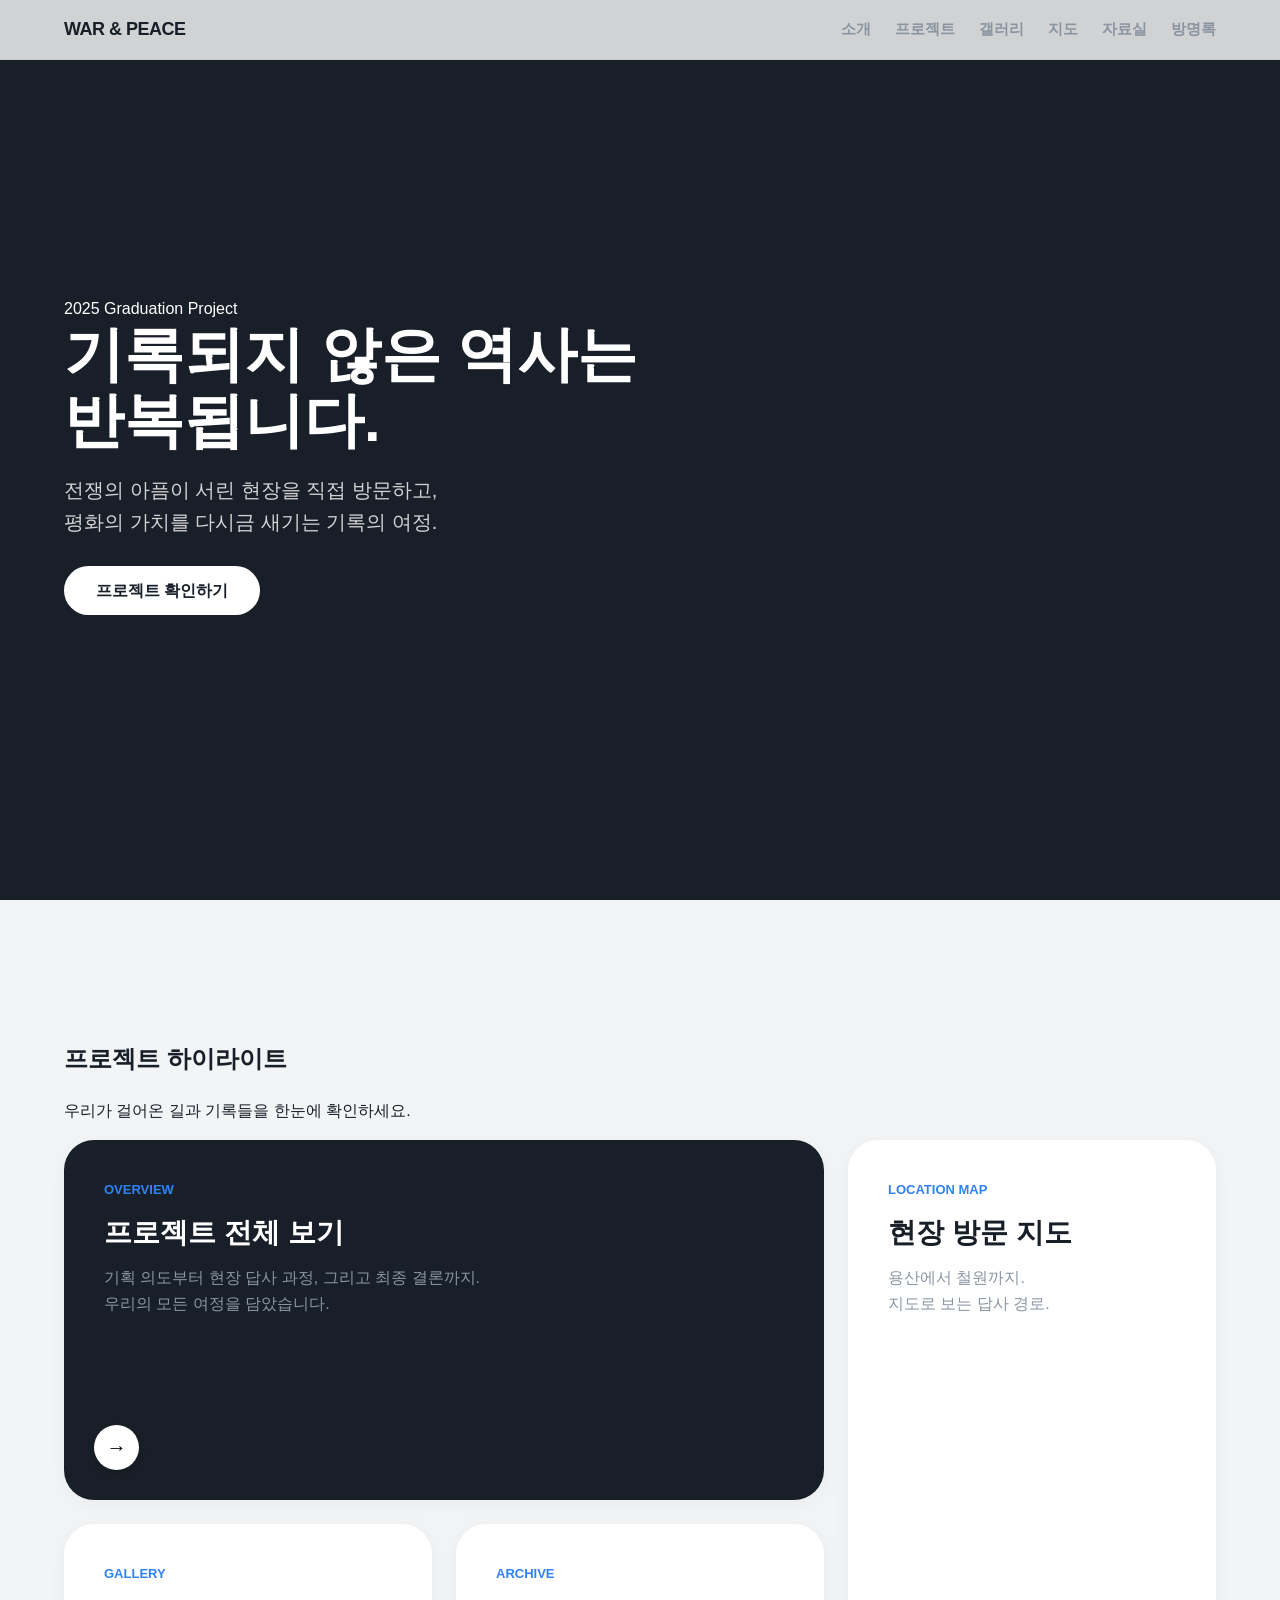
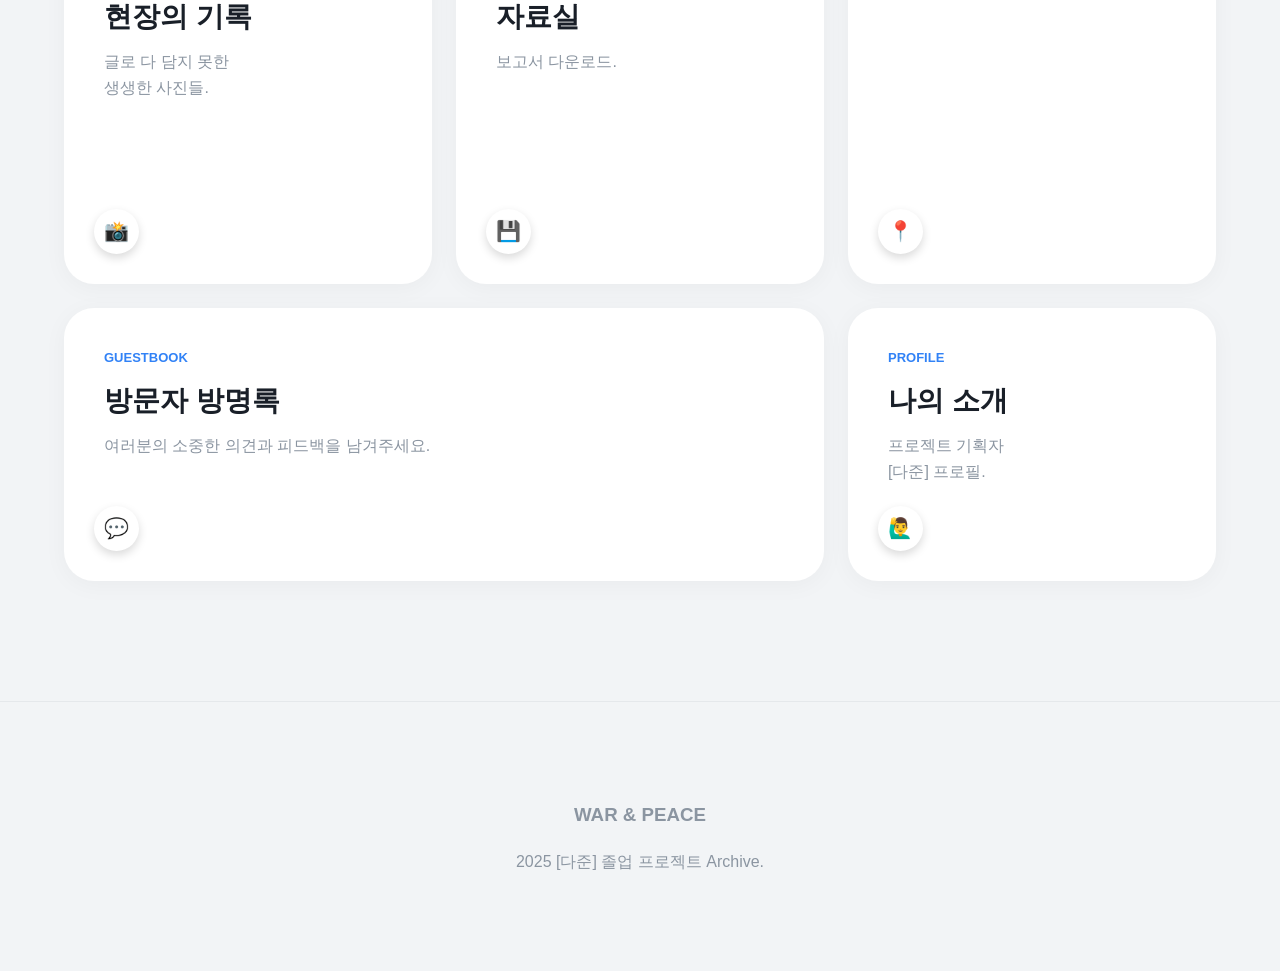
==== index.html @ 257afd56 "Update index.html" ====
<!DOCTYPE html>
<html lang="ko">
<head>
    <meta charset="UTF-8">
    <meta name="viewport" content="width=device-width, initial-scale=1.0">
    <title>War & Peace: 현장 기록 프로젝트</title>
    <link rel="stylesheet" href="style.css">
    
    <style>
        /* ✨ 화살표/아이콘 스타일 */
        .card-link-icon {
            /* 1. 기본 상태: 흰색 배경 + 검은색 아이콘 */
            background-color: #ffffff;
            color: #000000 !important;
            
            /* 사이즈 및 모양 */
            width: 45px;
            height: 45px;
            border-radius: 50%;
            
            /* 중앙 정렬 */
            display: flex;
            align-items: center;
            justify-content: center;
            font-size: 20px;
            font-weight: bold;
            box-shadow: 0 4px 10px rgba(0,0,0,0.15);
            z-index: 10;
            transition: all 0.3s ease; /* 부드러운 애니메이션 */

            /* 2. 위치: 왼쪽 아래 (Left Bottom) */
            position: absolute;
            bottom: 30px;
            left: 30px;
        }

        /* ✨ 3. 마우스 올렸을 때 효과 (여기를 바꿨습니다!) */
        .card:hover .card-link-icon {
            transform: scale(1.1); /* 살짝 커짐 */
            
            /* 기존 검정(#000) -> '로얄 블루(#2563eb)'로 변경 */
            background-color: #2563eb; 
            
            /* 아이콘은 흰색으로 반전 */
            color: #ffffff !important; 
            
            /* 빛나는 그림자 효과 추가 */
            box-shadow: 0 6px 15px rgba(37, 99, 235, 0.4); 
        }

        /* 카드 설정 (여백 확보) */
        .card {
            position: relative;
            padding-bottom: 80px !important; 
        }
    </style>
</head>
<body>

    <nav class="nav">
        <div class="nav-container">
            <a href="index.html" class="logo">WAR & PEACE</a>
            <div class="nav-links">
                <a href="about.html">소개</a>
                <a href="project.html">프로젝트</a>
                <a href="gallery.html">갤러리</a>
                <a href="map.html">지도</a>
                <a href="resources.html">자료실</a>
                <a href="guestbook.html">방명록</a>
            </div>
        </div>
    </nav>

    <header class="hero">
        <div class="hero-bg"></div>
        <div class="hero-content">
            <div class="hero-label">2025 Graduation Project</div>
            <h1>기록되지 않은 역사는<br>반복됩니다.</h1>
            <p>전쟁의 아픔이 서린 현장을 직접 방문하고,<br>평화의 가치를 다시금 새기는 기록의 여정.</p>
            <a href="project.html" class="cta-btn">프로젝트 확인하기</a>
        </div>
    </header>

    <section class="section">
        <div class="section-header fade-in-scroll">
            <h2 class="section-title">프로젝트 하이라이트</h2>
            <p class="section-desc">우리가 걸어온 길과 기록들을 한눈에 확인하세요.</p>
        </div>

        <div class="bento-grid">
            
            <a href="project.html" class="card col-span-2 card-dark fade-in-scroll">
                <div>
                    <div class="card-tag">Overview</div>
                    <h3>프로젝트 전체 보기</h3>
                    <p>기획 의도부터 현장 답사 과정, 그리고 최종 결론까지.<br>우리의 모든 여정을 담았습니다.</p>
                </div>
                <div class="card-link-icon">→</div>
                <img src="images/project_thumb.jpg" class="card-bg-img" alt="">
            </a>

            <a href="map.html" class="card row-span-2 fade-in-scroll">
                <div>
                    <div class="card-tag">Location Map</div>
                    <h3>현장 방문 지도</h3>
                    <p>용산에서 철원까지.<br>지도로 보는 답사 경로.</p>
                </div>
                <div class="card-link-icon">📍</div>
                <img src="images/map_thumb.jpg" class="card-bg-img" alt="">
            </a>

            <a href="gallery.html" class="card fade-in-scroll">
                <div>
                    <div class="card-tag">Gallery</div>
                    <h3>현장의 기록</h3>
                    <p>글로 다 담지 못한<br>생생한 사진들.</p>
                </div>
                <div class="card-link-icon">📸</div>
                <img src="images/photo1.jpg" class="card-bg-img" alt="">
            </a>

            <a href="resources.html" class="card fade-in-scroll">
                <div>
                    <div class="card-tag">Archive</div>
                    <h3>자료실</h3>
                    <p>보고서 다운로드.</p>
                </div>
                <div class="card-link-icon">💾</div>
            </a>

            <a href="guestbook.html" class="card col-span-2 fade-in-scroll">
                <div>
                    <div class="card-tag">Guestbook</div>
                    <h3>방문자 방명록</h3>
                    <p>여러분의 소중한 의견과 피드백을 남겨주세요.</p>
                </div>
                <div class="card-link-icon">💬</div>
            </a>

            <a href="about.html" class="card fade-in-scroll">
                <div>
                    <div class="card-tag">Profile</div>
                    <h3>나의 소개</h3>
                    <p>프로젝트 기획자<br>[다준] 프로필.</p>
                </div>
                <div class="card-link-icon">🙋‍♂️</div>
            </a>

        </div>
    </section>

    <footer class="footer">
        <h3>WAR & PEACE</h3>
        <p>2025 [다준] 졸업 프로젝트 Archive.</p>
    </footer>

    <script>
        const observer = new IntersectionObserver((entries) => {
            entries.forEach(entry => {
                if (entry.isIntersecting) entry.target.classList.add('visible');
            });
        }, { threshold: 0.1 });
        document.querySelectorAll('.fade-in-scroll').forEach(el => observer.observe(el));
    </script>
</body>
</html>
---- style.css ----
/* style.css - Premium Modern Style (Final) */
@import url("https://cdn.jsdelivr.net/gh/orioncactus/pretendard@v1.3.9/dist/web/static/pretendard.min.css");

:root {
    --bg-color: #f2f4f6;       /* 배경: 쿨그레이 */
    --text-primary: #191f28;   /* 글씨: 진한 검정 */
    --text-secondary: #8b95a1; /* 글씨: 회색 */
    --accent-blue: #3182f6;    /* 포인트: 토스 블루 */
    --card-bg: #ffffff;        /* 카드: 흰색 */
    --nav-bg: rgba(255, 255, 255, 0.8);
}

* { box-sizing: border-box; }

body {
    margin: 0; padding: 0;
    font-family: "Pretendard Variable", -apple-system, sans-serif;
    background-color: var(--bg-color);
    color: var(--text-primary);
    line-height: 1.6;
    word-break: keep-all;
}

a { text-decoration: none; color: inherit; transition: all 0.2s ease; }
ul { list-style: none; padding: 0; margin: 0; }

/* 네비게이션 */
.nav {
    position: fixed; top: 0; width: 100%; height: 60px;
    background-color: var(--nav-bg);
    backdrop-filter: blur(20px); -webkit-backdrop-filter: blur(20px);
    z-index: 1000; border-bottom: 1px solid rgba(0,0,0,0.05);
    display: flex; justify-content: center; align-items: center;
}
.nav-container {
    width: 100%; max-width: 1200px; padding: 0 24px;
    display: flex; justify-content: space-between; align-items: center;
}
.logo { font-weight: 800; font-size: 18px; letter-spacing: -0.5px; }
.nav-links { display: flex; gap: 24px; }
.nav-links a { font-size: 15px; font-weight: 600; color: var(--text-secondary); }
.nav-links a:hover { color: var(--text-primary); }

/* 히어로 섹션 */
.hero {
    position: relative; height: 100vh;
    background-color: #191f28; color: white;
    display: flex; flex-direction: column; justify-content: center;
    padding: 0 5%; overflow: hidden;
}
.hero-content { z-index: 2; max-width: 800px; animation: fadeInUp 1s forwards; }
.hero h1 { font-size: 60px; font-weight: 800; margin: 0 0 20px 0; line-height: 1.1; }
.hero p { font-size: 20px; color: rgba(255,255,255,0.8); margin-bottom: 40px; }
.cta-btn {
    padding: 16px 32px; background: white; color: #191f28;
    border-radius: 50px; font-weight: 700; font-size: 16px;
}
.cta-btn:hover { background: var(--accent-blue); color: white; }

/* 섹션 공통 */
.section { padding: 120px 24px; max-width: 1200px; margin: 0 auto; }
.page-header { padding-top: 120px; padding-bottom: 60px; text-align: center; }
.page-title { font-size: 48px; font-weight: 800; margin-bottom: 16px; }
.page-desc { font-size: 18px; color: var(--text-secondary); }

/* 벤토 그리드 & 카드 */
.bento-grid {
    display: grid; grid-template-columns: repeat(3, 1fr);
    grid-template-rows: repeat(2, 360px); gap: 24px;
}
.card {
    background: var(--card-bg); border-radius: 30px; padding: 40px;
    position: relative; display: flex; flex-direction: column; justify-content: space-between;
    box-shadow: 0 4px 24px rgba(0,0,0,0.04); transition: transform 0.3s; overflow: hidden;
}
.card:hover { transform: translateY(-8px); box-shadow: 0 20px 40px rgba(0,0,0,0.08); z-index: 10; }
.col-span-2 { grid-column: span 2; }
.row-span-2 { grid-row: span 2; }
.card-dark { background: #191f28; color: white; }
.card-tag { font-size: 13px; font-weight: 700; color: var(--accent-blue); margin-bottom: 10px; text-transform: uppercase; }
.card h3 { font-size: 28px; font-weight: 700; margin: 0; z-index: 2; }
.card p { font-size: 16px; color: var(--text-secondary); margin-top: 10px; z-index: 2; }
.card-link-icon {
    width: 40px; height: 40px; background: #f2f4f6; border-radius: 50%;
    display: flex; align-items: center; justify-content: center; margin-top: auto;
}
.card-bg-img {
    position: absolute; top: 0; left: 0; width: 100%; height: 100%;
    object-fit: cover; opacity: 0; transition: opacity 0.4s; z-index: 0;
}
.card:hover .card-bg-img { opacity: 0.15; }

/* 콘텐츠 박스 & 타임라인 */
.content-box { background: white; border-radius: 30px; padding: 60px; margin-bottom: 40px; box-shadow: 0 4px 24px rgba(0,0,0,0.04); }
.timeline { border-left: 2px solid #e5e8eb; margin-left: 10px; padding-left: 30px; }
.timeline-item { position: relative; margin-bottom: 40px; }
.timeline-item::before {
    content: ''; position: absolute; left: -37px; top: 6px;
    width: 12px; height: 12px; background: white; border: 3px solid var(--accent-blue); border-radius: 50%;
}
.timeline-date { background: #f2f4f6; padding: 4px 10px; border-radius: 6px; font-size: 13px; font-weight: 700; display: inline-block; margin-bottom: 8px; }

/* 애니메이션 */
@keyframes fadeInUp { from { opacity: 0; transform: translateY(30px); } to { opacity: 1; transform: translateY(0); } }
.fade-in-scroll { opacity: 0; transition: opacity 1s, transform 1s; transform: translateY(30px); }
.fade-in-scroll.visible { opacity: 1; transform: translateY(0); }

/* 푸터 */
.footer { padding: 80px 0; text-align: center; color: var(--text-secondary); border-top: 1px solid #e5e8eb; }

/* 반응형 */
@media (max-width: 1024px) {
    .bento-grid { grid-template-columns: 1fr; grid-template-rows: auto; }
    .col-span-2, .row-span-2 { grid-column: span 1; grid-row: span 1; }
    .card { min-height: 300px; }
    .hero h1 { font-size: 40px; }
}
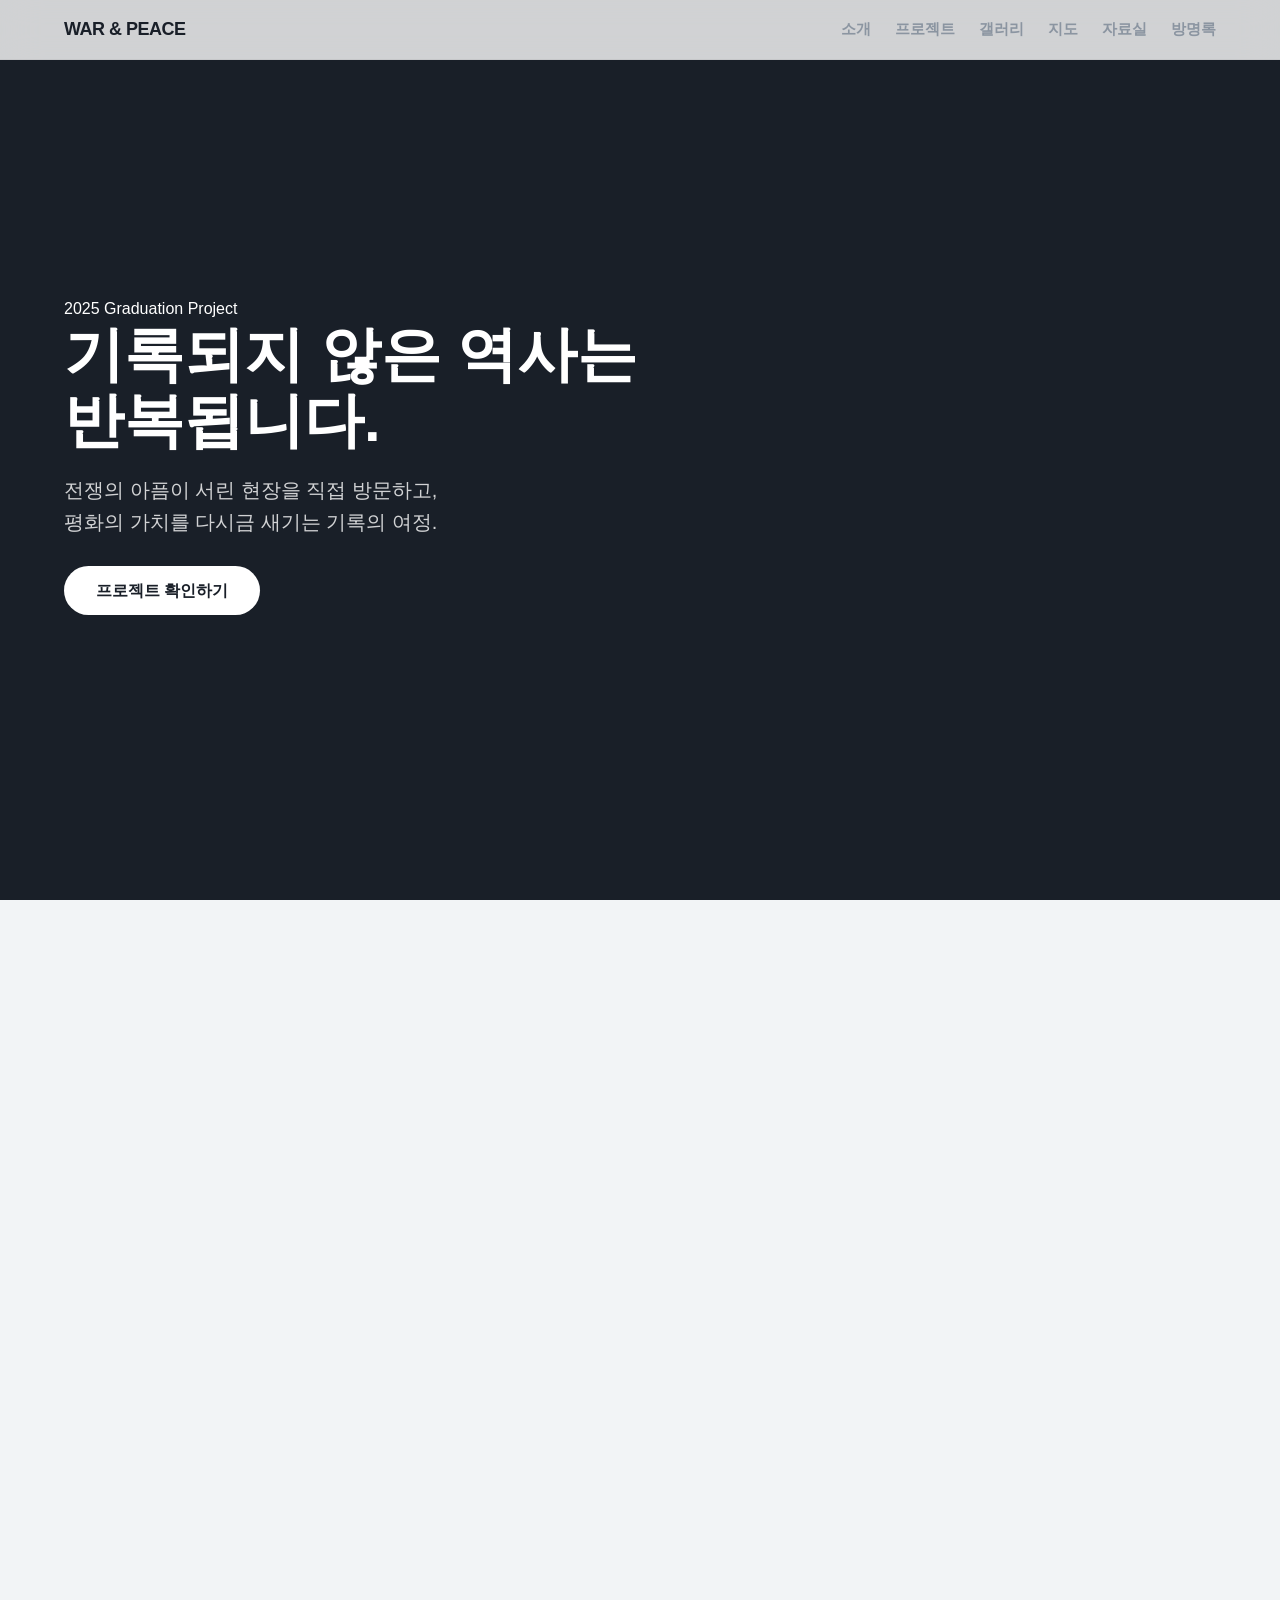
==== commit 8c6c2fae: "Update index.html" ====
--- a/index.html
+++ b/index.html
@@ -7,9 +7,9 @@
     <link rel="stylesheet" href="style.css">
     
     <style>
-        /* ✨ 화살표/아이콘 스타일 */
+        /* ✨ 화살표/아이콘 스타일 (White & Black) */
         .card-link-icon {
-            /* 1. 기본 상태: 흰색 배경 + 검은색 아이콘 */
+            /* 1. 디자인: 흰색 배경 + 진한 검은색 아이콘 */
             background-color: #ffffff;
             color: #000000 !important;
             
@@ -24,31 +24,28 @@
             justify-content: center;
             font-size: 20px;
             font-weight: bold;
-            box-shadow: 0 4px 10px rgba(0,0,0,0.15);
+            box-shadow: 0 4px 10px rgba(0,0,0,0.15); /* 은은한 그림자 */
             z-index: 10;
-            transition: all 0.3s ease; /* 부드러운 애니메이션 */
+            transition: transform 0.3s ease, box-shadow 0.3s ease; /* 부드러운 움직임 */
 
-            /* 2. 위치: 왼쪽 아래 (Left Bottom) */
+            /* 2. 위치: 왼쪽 아래 고정 */
             position: absolute;
             bottom: 30px;
             left: 30px;
         }
 
-        /* ✨ 3. 마우스 올렸을 때 효과 (여기를 바꿨습니다!) */
+        /* ✨ 3. 마우스 올렸을 때 효과 (색상 변경 없음!) */
         .card:hover .card-link-icon {
-            transform: scale(1.1); /* 살짝 커짐 */
+            /* 배경색, 글자색 변경 없음 (흰색 유지) */
+            background-color: #ffffff; 
+            color: #000000 !important;
             
-            /* 기존 검정(#000) -> '로얄 블루(#2563eb)'로 변경 */
-            background-color: #2563eb; 
-            
-            /* 아이콘은 흰색으로 반전 */
-            color: #ffffff !important; 
-            
-            /* 빛나는 그림자 효과 추가 */
-            box-shadow: 0 6px 15px rgba(37, 99, 235, 0.4); 
+            /* 대신 버튼이 살짝 떠오르는 느낌만 줌 */
+            transform: scale(1.1); 
+            box-shadow: 0 8px 20px rgba(0,0,0,0.2); 
         }
 
-        /* 카드 설정 (여백 확보) */
+        /* 카드 여백 설정 */
         .card {
             position: relative;
             padding-bottom: 80px !important; 
@@ -119,48 +116,4 @@
                 <img src="images/photo1.jpg" class="card-bg-img" alt="">
             </a>
 
-            <a href="resources.html" class="card fade-in-scroll">
-                <div>
-                    <div class="card-tag">Archive</div>
-                    <h3>자료실</h3>
-                    <p>보고서 다운로드.</p>
-                </div>
-                <div class="card-link-icon">💾</div>
-            </a>
-
-            <a href="guestbook.html" class="card col-span-2 fade-in-scroll">
-                <div>
-                    <div class="card-tag">Guestbook</div>
-                    <h3>방문자 방명록</h3>
-                    <p>여러분의 소중한 의견과 피드백을 남겨주세요.</p>
-                </div>
-                <div class="card-link-icon">💬</div>
-            </a>
-
-            <a href="about.html" class="card fade-in-scroll">
-                <div>
-                    <div class="card-tag">Profile</div>
-                    <h3>나의 소개</h3>
-                    <p>프로젝트 기획자<br>[다준] 프로필.</p>
-                </div>
-                <div class="card-link-icon">🙋‍♂️</div>
-            </a>
-
-        </div>
-    </section>
-
-    <footer class="footer">
-        <h3>WAR & PEACE</h3>
-        <p>2025 [다준] 졸업 프로젝트 Archive.</p>
-    </footer>
-
-    <script>
-        const observer = new IntersectionObserver((entries) => {
-            entries.forEach(entry => {
-                if (entry.isIntersecting) entry.target.classList.add('visible');
-            });
-        }, { threshold: 0.1 });
-        document.querySelectorAll('.fade-in-scroll').forEach(el => observer.observe(el));
-    </script>
-</body>
-</html>
+            <a href="resources.html" class="card fade-
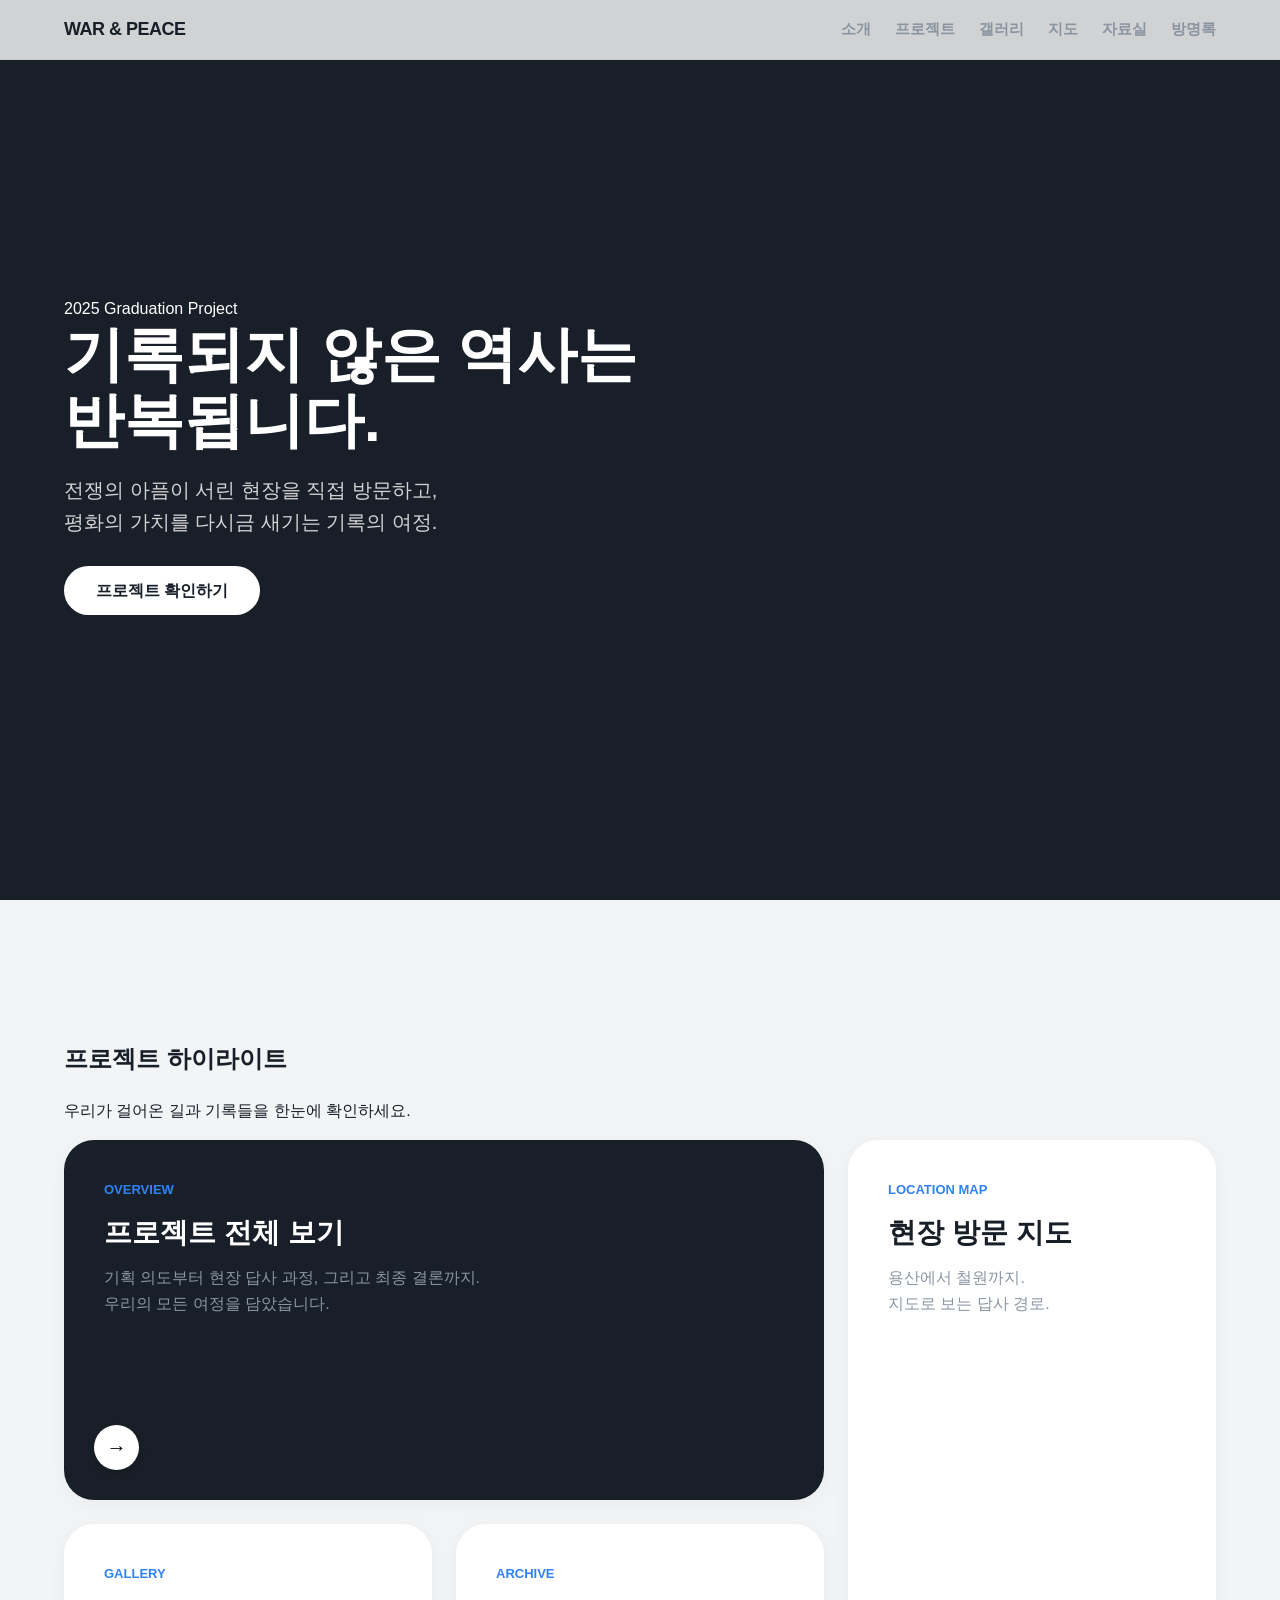
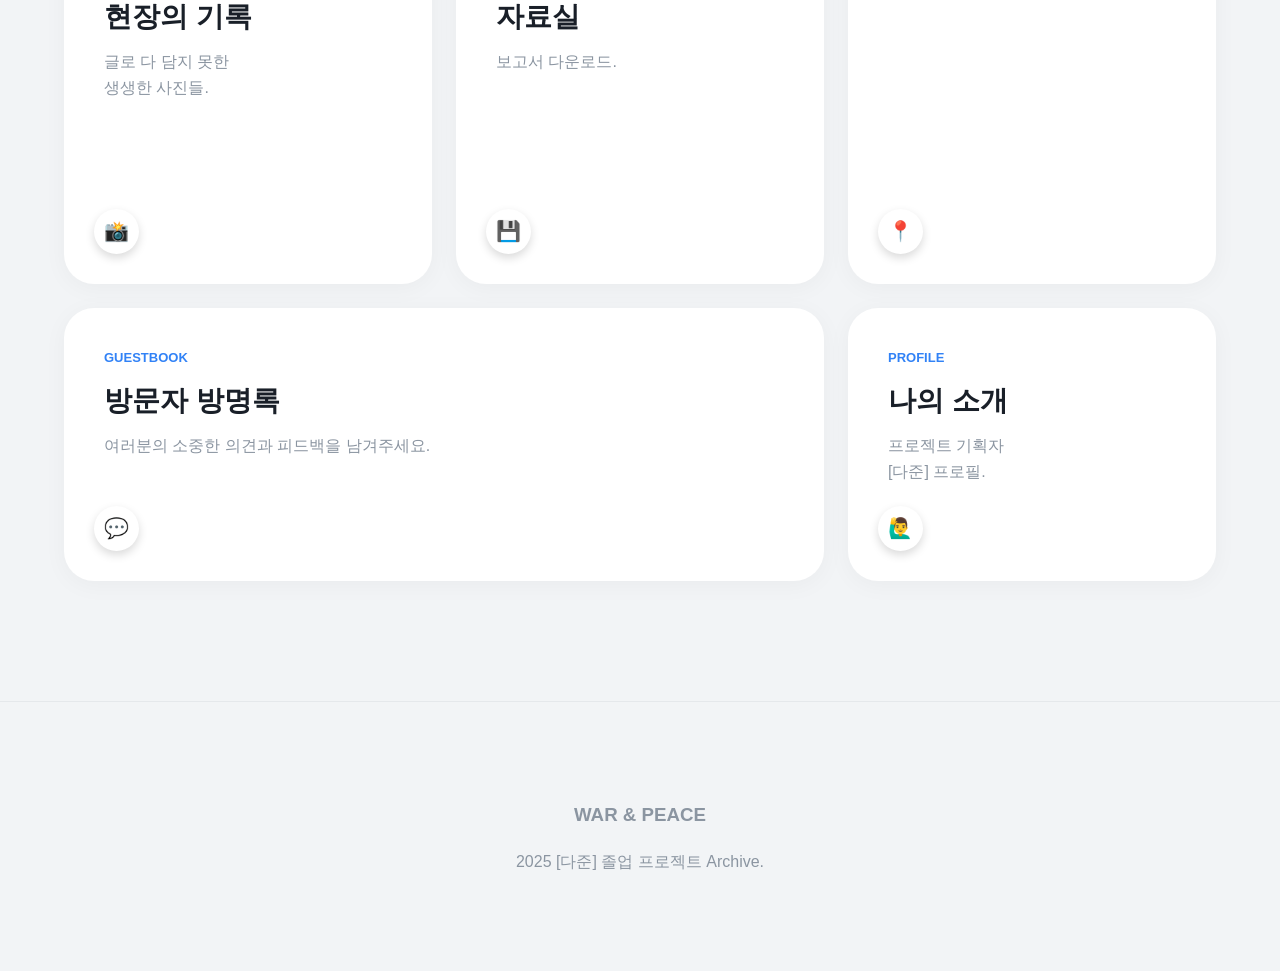
==== commit 478ebb79: "Update index.html" ====
--- a/index.html
+++ b/index.html
@@ -7,9 +7,9 @@
     <link rel="stylesheet" href="style.css">
     
     <style>
-        /* ✨ 화살표/아이콘 스타일 (White & Black) */
+        /* ✨ 화살표/아이콘 스타일 */
         .card-link-icon {
-            /* 1. 디자인: 흰색 배경 + 진한 검은색 아이콘 */
+            /* 1. 기본 상태: 흰색 배경 + 검은색 아이콘 */
             background-color: #ffffff;
             color: #000000 !important;
             
@@ -24,28 +24,31 @@
             justify-content: center;
             font-size: 20px;
             font-weight: bold;
-            box-shadow: 0 4px 10px rgba(0,0,0,0.15); /* 은은한 그림자 */
+            box-shadow: 0 4px 10px rgba(0,0,0,0.15);
             z-index: 10;
-            transition: transform 0.3s ease, box-shadow 0.3s ease; /* 부드러운 움직임 */
+            transition: all 0.3s ease; /* 부드러운 애니메이션 */
 
-            /* 2. 위치: 왼쪽 아래 고정 */
+            /* 2. 위치: 왼쪽 아래 (Left Bottom) */
             position: absolute;
             bottom: 30px;
             left: 30px;
         }
 
-        /* ✨ 3. 마우스 올렸을 때 효과 (색상 변경 없음!) */
+        /* ✨ 3. 마우스 올렸을 때 효과 (여기를 바꿨습니다!) */
         .card:hover .card-link-icon {
-            /* 배경색, 글자색 변경 없음 (흰색 유지) */
-            background-color: #ffffff; 
-            color: #000000 !important;
+            transform: scale(1.1); /* 살짝 커짐 */
             
-            /* 대신 버튼이 살짝 떠오르는 느낌만 줌 */
-            transform: scale(1.1); 
-            box-shadow: 0 8px 20px rgba(0,0,0,0.2); 
+            /* 기존 검정(#000) -> '로얄 블루(#2563eb)'로 변경 */
+            background-color: #2563eb; 
+            
+            /* 아이콘은 흰색으로 반전 */
+            color: #ffffff !important; 
+            
+            /* 빛나는 그림자 효과 추가 */
+            box-shadow: 0 6px 15px rgba(37, 99, 235, 0.4); 
         }
 
-        /* 카드 여백 설정 */
+        /* 카드 설정 (여백 확보) */
         .card {
             position: relative;
             padding-bottom: 80px !important; 
@@ -116,4 +119,48 @@
                 <img src="images/photo1.jpg" class="card-bg-img" alt="">
             </a>
 
-            <a href="resources.html" class="card fade-
+            <a href="resources.html" class="card fade-in-scroll">
+                <div>
+                    <div class="card-tag">Archive</div>
+                    <h3>자료실</h3>
+                    <p>보고서 다운로드.</p>
+                </div>
+                <div class="card-link-icon">💾</div>
+            </a>
+
+            <a href="guestbook.html" class="card col-span-2 fade-in-scroll">
+                <div>
+                    <div class="card-tag">Guestbook</div>
+                    <h3>방문자 방명록</h3>
+                    <p>여러분의 소중한 의견과 피드백을 남겨주세요.</p>
+                </div>
+                <div class="card-link-icon">💬</div>
+            </a>
+
+            <a href="about.html" class="card fade-in-scroll">
+                <div>
+                    <div class="card-tag">Profile</div>
+                    <h3>나의 소개</h3>
+                    <p>프로젝트 기획자<br>[다준] 프로필.</p>
+                </div>
+                <div class="card-link-icon">🙋‍♂️</div>
+            </a>
+
+        </div>
+    </section>
+
+    <footer class="footer">
+        <h3>WAR & PEACE</h3>
+        <p>2025 [다준] 졸업 프로젝트 Archive.</p>
+    </footer>
+
+    <script>
+        const observer = new IntersectionObserver((entries) => {
+            entries.forEach(entry => {
+                if (entry.isIntersecting) entry.target.classList.add('visible');
+            });
+        }, { threshold: 0.1 });
+        document.querySelectorAll('.fade-in-scroll').forEach(el => observer.observe(el));
+    </script>
+</body>
+</html>
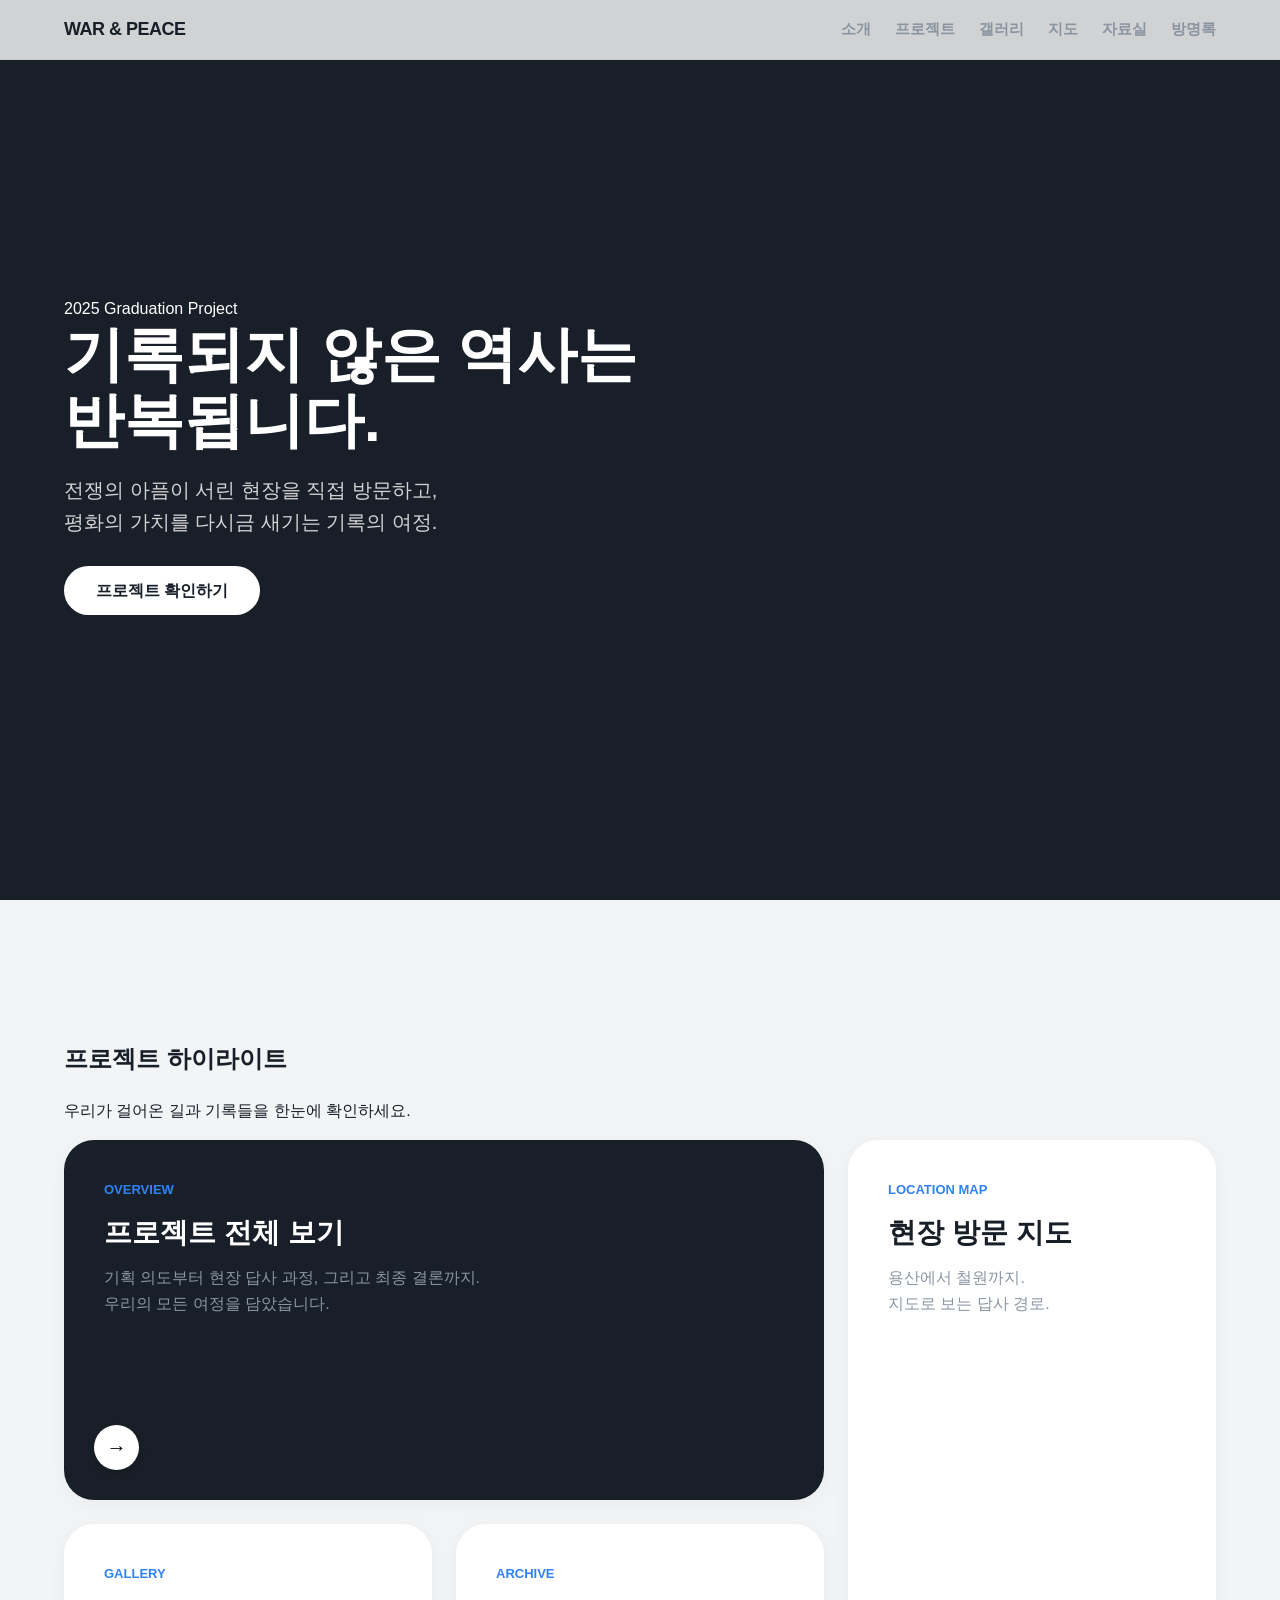
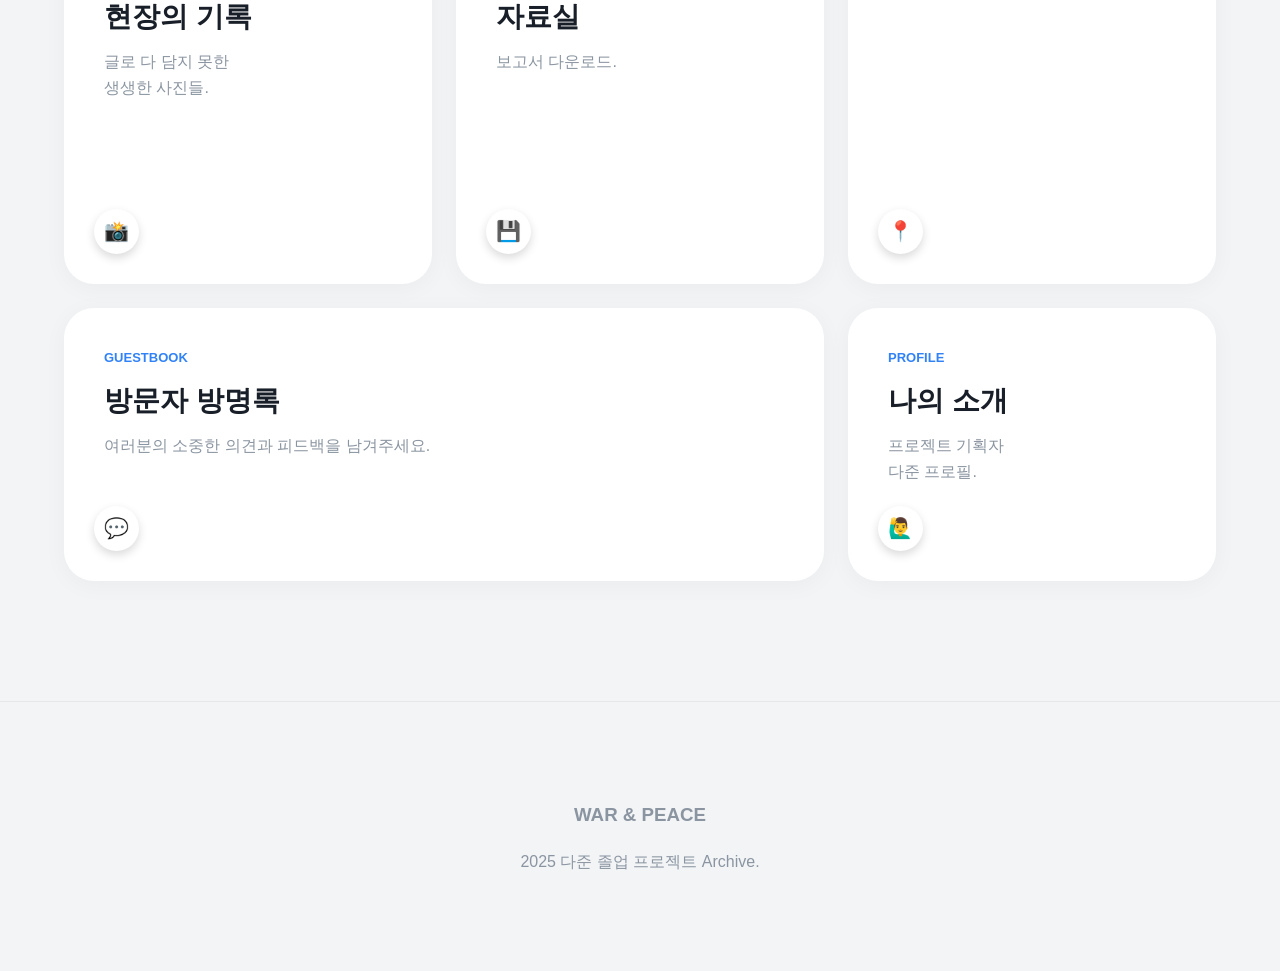
==== commit f320645e: "Update index.html" ====
--- a/index.html
+++ b/index.html
@@ -6,19 +6,14 @@
     <title>War & Peace: 현장 기록 프로젝트</title>
     <link rel="stylesheet" href="style.css">
     
-    <style>
-        /* ✨ 화살표/아이콘 스타일 */
+<style>
+        /* [PC/기본 스타일] */
         .card-link-icon {
-            /* 1. 기본 상태: 흰색 배경 + 검은색 아이콘 */
             background-color: #ffffff;
             color: #000000 !important;
-            
-            /* 사이즈 및 모양 */
             width: 45px;
             height: 45px;
             border-radius: 50%;
-            
-            /* 중앙 정렬 */
             display: flex;
             align-items: center;
             justify-content: center;
@@ -26,32 +21,38 @@
             font-weight: bold;
             box-shadow: 0 4px 10px rgba(0,0,0,0.15);
             z-index: 10;
-            transition: all 0.3s ease; /* 부드러운 애니메이션 */
-
-            /* 2. 위치: 왼쪽 아래 (Left Bottom) */
+            transition: transform 0.3s ease, box-shadow 0.3s ease;
             position: absolute;
             bottom: 30px;
-            left: 30px;
+            left: 30px; /* 왼쪽 배치 */
         }
 
-        /* ✨ 3. 마우스 올렸을 때 효과 (여기를 바꿨습니다!) */
         .card:hover .card-link-icon {
-            transform: scale(1.1); /* 살짝 커짐 */
-            
-            /* 기존 검정(#000) -> '로얄 블루(#2563eb)'로 변경 */
-            background-color: #2563eb; 
-            
-            /* 아이콘은 흰색으로 반전 */
-            color: #ffffff !important; 
-            
-            /* 빛나는 그림자 효과 추가 */
-            box-shadow: 0 6px 15px rgba(37, 99, 235, 0.4); 
+            transform: scale(1.1); /* 크기만 커짐 */
+            box-shadow: 0 8px 20px rgba(0,0,0,0.2); 
+            /* 색상은 흰색 유지 */
         }
 
-        /* 카드 설정 (여백 확보) */
         .card {
             position: relative;
             padding-bottom: 80px !important; 
+        }
+
+        /* 📱 [모바일 최적화: 화면이 768px보다 작을 때 적용] */
+        @media (max-width: 768px) {
+            .nav-container { flex-direction: column; gap: 15px; padding: 15px; }
+            .nav-links { flex-wrap: wrap; justify-content: center; gap: 15px; font-size: 14px; }
+            
+            /* 카드 한 줄로 정렬 */
+            .bento-grid { grid-template-columns: 1fr !important; gap: 20px; }
+            .card, .card-dark, .card-light { grid-column: span 1 !important; grid-row: auto !important; min-height: auto; }
+            
+            /* 폰트 크기 조절 */
+            .hero h1 { font-size: 32px !important; }
+            .section { padding: 20px; }
+            
+            /* 아이콘 위치 미세 조정 */
+            .card-link-icon { bottom: 20px; left: 20px; width: 40px; height: 40px; font-size: 18px; }
         }
     </style>
 </head>
@@ -141,7 +142,7 @@
                 <div>
                     <div class="card-tag">Profile</div>
                     <h3>나의 소개</h3>
-                    <p>프로젝트 기획자<br>[다준] 프로필.</p>
+                    <p>프로젝트 기획자<br>다준 프로필.</p>
                 </div>
                 <div class="card-link-icon">🙋‍♂️</div>
             </a>
@@ -151,7 +152,7 @@
 
     <footer class="footer">
         <h3>WAR & PEACE</h3>
-        <p>2025 [다준] 졸업 프로젝트 Archive.</p>
+        <p>2025 다준 졸업 프로젝트 Archive.</p>
     </footer>
 
     <script>
--- a/style.css
+++ b/style.css
@@ -1,4 +1,4 @@
-/* style.css - Premium Modern Style (Final) */
+/* style.css - Premium Modern Style (Mobile Optimized) */
 @import url("https://cdn.jsdelivr.net/gh/orioncactus/pretendard@v1.3.9/dist/web/static/pretendard.min.css");
 
 :root {
@@ -24,7 +24,9 @@
 a { text-decoration: none; color: inherit; transition: all 0.2s ease; }
 ul { list-style: none; padding: 0; margin: 0; }
 
-/* 네비게이션 */
+/* ----------------------------------------------------
+   [네비게이션] 
+---------------------------------------------------- */
 .nav {
     position: fixed; top: 0; width: 100%; height: 60px;
     background-color: var(--nav-bg);
@@ -41,7 +43,9 @@
 .nav-links a { font-size: 15px; font-weight: 600; color: var(--text-secondary); }
 .nav-links a:hover { color: var(--text-primary); }
 
-/* 히어로 섹션 */
+/* ----------------------------------------------------
+   [히어로 섹션] 
+---------------------------------------------------- */
 .hero {
     position: relative; height: 100vh;
     background-color: #191f28; color: white;
@@ -57,13 +61,17 @@
 }
 .cta-btn:hover { background: var(--accent-blue); color: white; }
 
-/* 섹션 공통 */
+/* ----------------------------------------------------
+   [공통 레이아웃] 
+---------------------------------------------------- */
 .section { padding: 120px 24px; max-width: 1200px; margin: 0 auto; }
 .page-header { padding-top: 120px; padding-bottom: 60px; text-align: center; }
 .page-title { font-size: 48px; font-weight: 800; margin-bottom: 16px; }
 .page-desc { font-size: 18px; color: var(--text-secondary); }
 
-/* 벤토 그리드 & 카드 */
+/* ----------------------------------------------------
+   [벤토 그리드 & 카드] 
+---------------------------------------------------- */
 .bento-grid {
     display: grid; grid-template-columns: repeat(3, 1fr);
     grid-template-rows: repeat(2, 360px); gap: 24px;
@@ -80,17 +88,46 @@
 .card-tag { font-size: 13px; font-weight: 700; color: var(--accent-blue); margin-bottom: 10px; text-transform: uppercase; }
 .card h3 { font-size: 28px; font-weight: 700; margin: 0; z-index: 2; }
 .card p { font-size: 16px; color: var(--text-secondary); margin-top: 10px; z-index: 2; }
+
+/* 카드 아이콘 (요청하신 스타일 통합) */
 .card-link-icon {
-    width: 40px; height: 40px; background: #f2f4f6; border-radius: 50%;
-    display: flex; align-items: center; justify-content: center; margin-top: auto;
+    width: 45px; height: 45px; 
+    background: #ffffff; color: #000000;
+    border-radius: 50%;
+    display: flex; align-items: center; justify-content: center; 
+    font-size: 20px; font-weight: bold;
+    box-shadow: 0 4px 10px rgba(0,0,0,0.15);
+    z-index: 10;
+    transition: transform 0.3s ease, box-shadow 0.3s ease;
+    /* 위치 지정: 우측 하단이 기본, 필요시 absolute로 변경 가능 */
+    margin-top: auto; 
 }
+.card:hover .card-link-icon {
+    transform: scale(1.1);
+    box-shadow: 0 8px 20px rgba(0,0,0,0.2);
+}
+
 .card-bg-img {
     position: absolute; top: 0; left: 0; width: 100%; height: 100%;
     object-fit: cover; opacity: 0; transition: opacity 0.4s; z-index: 0;
 }
 .card:hover .card-bg-img { opacity: 0.15; }
 
-/* 콘텐츠 박스 & 타임라인 */
+/* ----------------------------------------------------
+   [지도 전용 스타일 (추가됨)]
+---------------------------------------------------- */
+.map-responsive {
+    position: relative; width: 100%; height: 0;
+    padding-bottom: 56.25%; /* 16:9 비율 */
+    overflow: hidden; border-radius: 20px; border: 1px solid #e5e8eb;
+}
+.map-responsive iframe {
+    position: absolute; top: 0; left: 0; width: 100%; height: 100%; border: 0;
+}
+
+/* ----------------------------------------------------
+   [기타 컴포넌트] 
+---------------------------------------------------- */
 .content-box { background: white; border-radius: 30px; padding: 60px; margin-bottom: 40px; box-shadow: 0 4px 24px rgba(0,0,0,0.04); }
 .timeline { border-left: 2px solid #e5e8eb; margin-left: 10px; padding-left: 30px; }
 .timeline-item { position: relative; margin-bottom: 40px; }
@@ -105,13 +142,47 @@
 .fade-in-scroll { opacity: 0; transition: opacity 1s, transform 1s; transform: translateY(30px); }
 .fade-in-scroll.visible { opacity: 1; transform: translateY(0); }
 
-/* 푸터 */
 .footer { padding: 80px 0; text-align: center; color: var(--text-secondary); border-top: 1px solid #e5e8eb; }
 
-/* 반응형 */
-@media (max-width: 1024px) {
-    .bento-grid { grid-template-columns: 1fr; grid-template-rows: auto; }
-    .col-span-2, .row-span-2 { grid-column: span 1; grid-row: span 1; }
-    .card { min-height: 300px; }
-    .hero h1 { font-size: 40px; }
+
+/* ====================================================
+   📱 [모바일 최적화 - 핵심 업데이트]
+   화면 너비가 768px 이하(태블릿/스마트폰)일 때 적용
+==================================================== */
+@media (max-width: 768px) {
+    /* 1. 네비게이션: 메뉴가 많으면 줄바꿈 허용 */
+    .nav { height: auto; padding: 15px 0; }
+    .nav-container { flex-direction: column; gap: 15px; }
+    .nav-links { gap: 15px; flex-wrap: wrap; justify-content: center; }
+    .nav-links a { font-size: 14px; }
+
+    /* 2. 히어로 섹션 글자 크기 축소 */
+    .hero h1 { font-size: 36px; } 
+    .hero p { font-size: 16px; }
+
+    /* 3. 섹션 여백 축소 (모바일에서 너무 넓지 않게) */
+    .section { padding: 60px 20px; }
+    .page-header { padding-top: 100px; padding-bottom: 40px; }
+    .page-title { font-size: 32px; }
+
+    /* 4. 벤토 그리드 -> 한 줄로 변경 (중요!) */
+    .bento-grid { 
+        grid-template-columns: 1fr; /* 1열로 변경 */
+        grid-template-rows: auto;   /* 높이 자동 */
+        gap: 20px; 
+    }
+    
+    /* 카드 크기 및 배치 강제 조정 */
+    .card, .col-span-2, .row-span-2 {
+        grid-column: span 1 !important; /* 2칸 차지하던 것 해제 */
+        grid-row: auto !important;      /* 2줄 차지하던 것 해제 */
+        min-height: 300px;              /* 최소 높이 설정 */
+        padding: 30px;
+    }
+
+    /* 카드 제목 크기 조절 */
+    .card h3 { font-size: 24px; }
+    
+    /* 5. 기타 컨텐츠 여백 줄임 */
+    .content-box { padding: 30px; }
 }
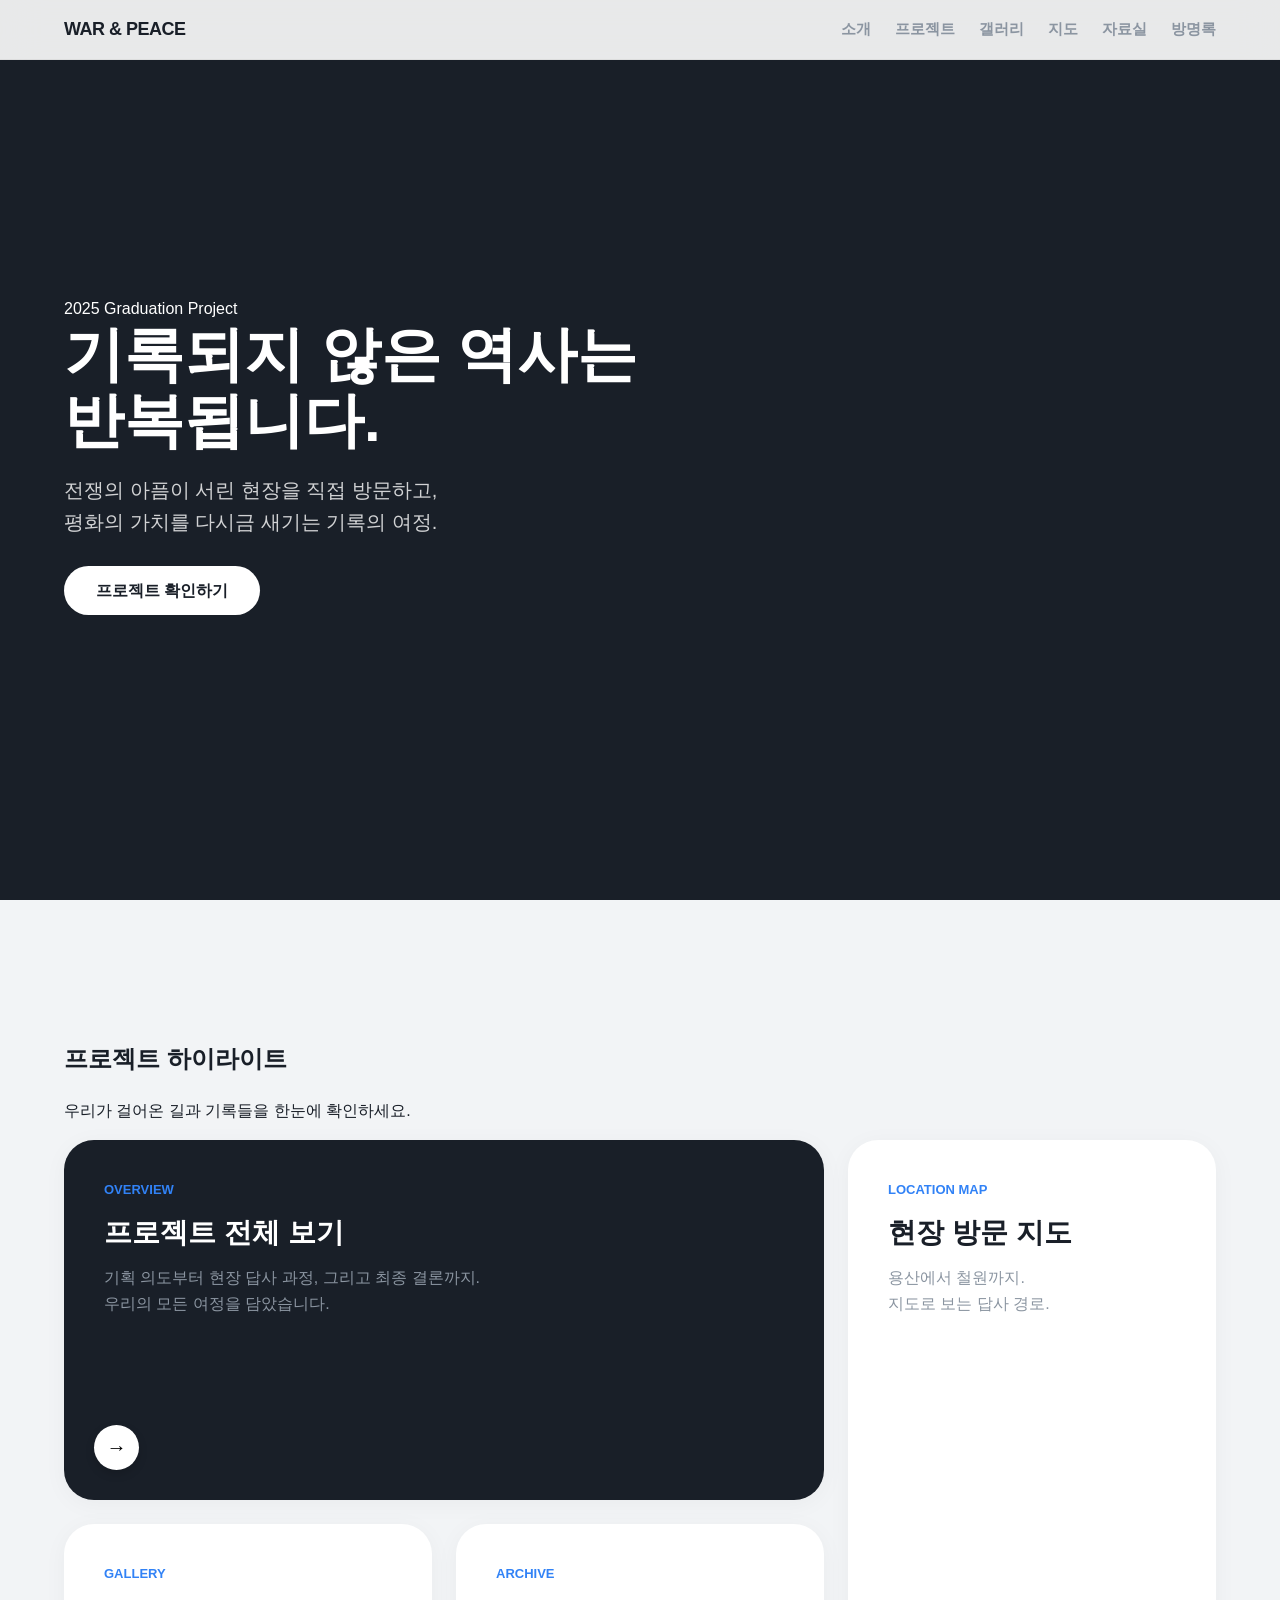
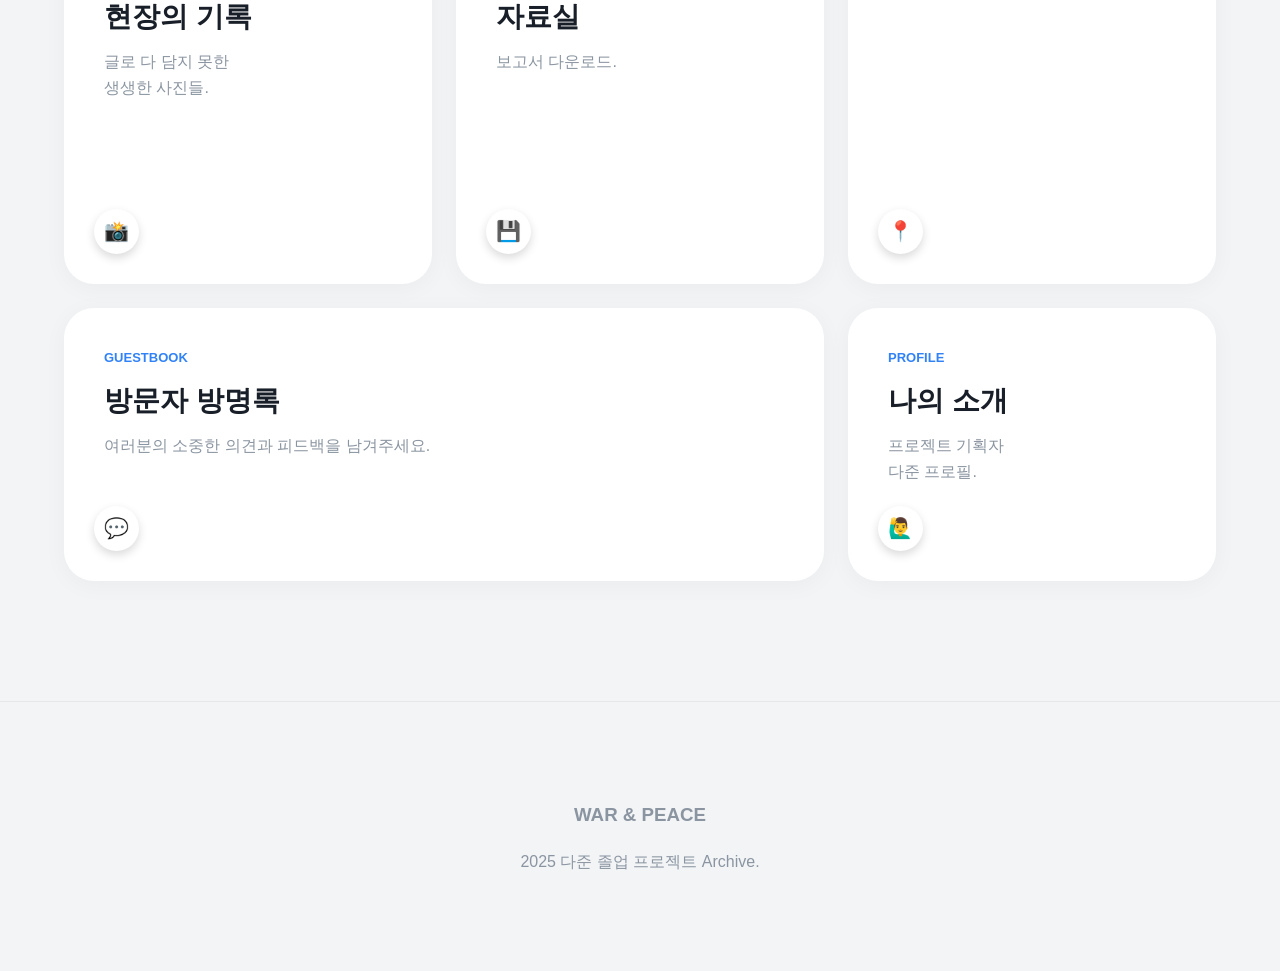
==== commit b70e73a6: "Update index.html" ====
--- a/index.html
+++ b/index.html
@@ -5,6 +5,7 @@
     <meta name="viewport" content="width=device-width, initial-scale=1.0">
     <title>War & Peace: 현장 기록 프로젝트</title>
     <link rel="stylesheet" href="style.css">
+    <link rel="icon" href="data:image/svg+xml,<svg xmlns=%22http://www.w3.org/2000/svg%22 viewBox=%220 0 100 100%22><style>text{filter:grayscale(100%);}</style><text y=%22.9em%22 font-size=%2290%22>🌿</text></svg>">
     
 <style>
         /* [PC/기본 스타일] */
--- a/style.css
+++ b/style.css
@@ -1,4 +1,4 @@
-/* style.css - Premium Modern Style (Mobile Optimized) */
+/* style.css - Map Size Perfect Fixed Version */
 @import url("https://cdn.jsdelivr.net/gh/orioncactus/pretendard@v1.3.9/dist/web/static/pretendard.min.css");
 
 :root {
@@ -7,7 +7,7 @@
     --text-secondary: #8b95a1; /* 글씨: 회색 */
     --accent-blue: #3182f6;    /* 포인트: 토스 블루 */
     --card-bg: #ffffff;        /* 카드: 흰색 */
-    --nav-bg: rgba(255, 255, 255, 0.8);
+    --nav-bg: rgba(255, 255, 255, 0.9);
 }
 
 * { box-sizing: border-box; }
@@ -89,7 +89,7 @@
 .card h3 { font-size: 28px; font-weight: 700; margin: 0; z-index: 2; }
 .card p { font-size: 16px; color: var(--text-secondary); margin-top: 10px; z-index: 2; }
 
-/* 카드 아이콘 (요청하신 스타일 통합) */
+/* 카드 아이콘 */
 .card-link-icon {
     width: 45px; height: 45px; 
     background: #ffffff; color: #000000;
@@ -99,7 +99,6 @@
     box-shadow: 0 4px 10px rgba(0,0,0,0.15);
     z-index: 10;
     transition: transform 0.3s ease, box-shadow 0.3s ease;
-    /* 위치 지정: 우측 하단이 기본, 필요시 absolute로 변경 가능 */
     margin-top: auto; 
 }
 .card:hover .card-link-icon {
@@ -114,19 +113,28 @@
 .card:hover .card-bg-img { opacity: 0.15; }
 
 /* ----------------------------------------------------
-   [지도 전용 스타일 (추가됨)]
+   [지도 전용 스타일 - PC 수정됨]
+   ★ 핵심: max-width로 가로폭 제한, margin: 0 auto로 가운데 정렬
 ---------------------------------------------------- */
 .map-responsive {
-    position: relative; width: 100%; height: 0;
-    padding-bottom: 56.25%; /* 16:9 비율 */
-    overflow: hidden; border-radius: 20px; border: 1px solid #e5e8eb;
+    position: relative;
+    width: 100%;
+    max-width: 1000px; /* PC에서 지도 가로가 너무 커지지 않게 제한 */
+    height: 500px;     /* PC에서 적당한 높이 */
+    margin: 0 auto;    /* 화면 중앙 정렬 */
+    
+    overflow: hidden;
+    border-radius: 20px;
+    border: 1px solid #e5e8eb;
+    background-color: #eee;
+    box-shadow: 0 4px 15px rgba(0,0,0,0.05); /* 살짝 그림자 */
 }
 .map-responsive iframe {
     position: absolute; top: 0; left: 0; width: 100%; height: 100%; border: 0;
 }
 
 /* ----------------------------------------------------
-   [기타 컴포넌트] 
+   [기타 컴포넌트 & 애니메이션] 
 ---------------------------------------------------- */
 .content-box { background: white; border-radius: 30px; padding: 60px; margin-bottom: 40px; box-shadow: 0 4px 24px rgba(0,0,0,0.04); }
 .timeline { border-left: 2px solid #e5e8eb; margin-left: 10px; padding-left: 30px; }
@@ -137,7 +145,6 @@
 }
 .timeline-date { background: #f2f4f6; padding: 4px 10px; border-radius: 6px; font-size: 13px; font-weight: 700; display: inline-block; margin-bottom: 8px; }
 
-/* 애니메이션 */
 @keyframes fadeInUp { from { opacity: 0; transform: translateY(30px); } to { opacity: 1; transform: translateY(0); } }
 .fade-in-scroll { opacity: 0; transition: opacity 1s, transform 1s; transform: translateY(30px); }
 .fade-in-scroll.visible { opacity: 1; transform: translateY(0); }
@@ -146,43 +153,81 @@
 
 
 /* ====================================================
-   📱 [모바일 최적화 - 핵심 업데이트]
-   화면 너비가 768px 이하(태블릿/스마트폰)일 때 적용
+   📂 [자료실 박스 스타일]
+==================================================== */
+.resource-list { display: flex; flex-direction: column; gap: 16px; margin-top: 20px; }
+
+.resource-item {
+    display: flex; justify-content: space-between; align-items: center;
+    padding: 24px 30px; background-color: #ffffff; border: 1px solid #e5e8eb;
+    border-radius: 20px; box-shadow: 0 4px 6px rgba(0,0,0,0.02);
+    transition: all 0.3s ease;
+}
+.resource-item:hover { transform: translateY(-5px); box-shadow: 0 15px 30px rgba(0,0,0,0.1); border-color: var(--accent-blue); }
+
+.res-info { display: flex; align-items: center; gap: 20px; }
+.res-number { font-size: 18px; font-weight: 700; color: #b0b8c1; min-width: 30px; }
+.res-title-group { display: flex; flex-direction: column; gap: 6px; }
+.res-title { font-size: 18px; font-weight: 700; color: var(--text-primary); }
+
+.res-badge { font-size: 12px; font-weight: 800; padding: 4px 10px; border-radius: 6px; display: inline-block; width: fit-content; }
+.badge-hwp { background: #e8f5e9; color: #2e7d32; }
+.badge-pdf { background: #ffebee; color: #c62828; }
+.badge-zip { background: #fff3e0; color: #ef6c00; }
+
+.res-btn {
+    padding: 12px 24px; background-color: #f2f4f6; color: #191f28 !important;
+    border-radius: 12px; font-size: 15px; font-weight: 700; transition: all 0.2s;
+    display: flex; align-items: center; gap: 8px;
+}
+.res-btn:hover { background-color: var(--accent-blue); color: white !important; }
+
+
+/* ====================================================
+   📱 [모바일 최적화 최종]
 ==================================================== */
 @media (max-width: 768px) {
-    /* 1. 네비게이션: 메뉴가 많으면 줄바꿈 허용 */
-    .nav { height: auto; padding: 15px 0; }
+    /* 1. 네비게이션: 고정 & 배경색 흰색 */
+    .nav { 
+        position: fixed; top: 0; left: 0; width: 100%;
+        background-color: #ffffff; /* 흰색 배경 */
+        height: auto; padding: 15px 0;
+        box-shadow: 0 4px 10px rgba(0,0,0,0.1);
+    }
     .nav-container { flex-direction: column; gap: 15px; }
-    .nav-links { gap: 15px; flex-wrap: wrap; justify-content: center; }
+    .nav-links { flex-wrap: wrap; justify-content: center; gap: 15px; }
     .nav-links a { font-size: 14px; }
 
-    /* 2. 히어로 섹션 글자 크기 축소 */
+    /* 2. 페이지 헤더 여백 확보 (메뉴바에 제목 가림 해결) */
+    .page-header { 
+        padding-top: 220px; /* ★★★ 높이 충분히 확보 */
+        padding-bottom: 40px; 
+    }
+    .page-title { font-size: 28px; word-break: keep-all; }
+    .page-desc { font-size: 15px; }
+
+    /* 3. 섹션 여백 및 폰트 축소 */
+    .section { padding: 0 20px 80px 20px; }
     .hero h1 { font-size: 36px; } 
     .hero p { font-size: 16px; }
 
-    /* 3. 섹션 여백 축소 (모바일에서 너무 넓지 않게) */
-    .section { padding: 60px 20px; }
-    .page-header { padding-top: 100px; padding-bottom: 40px; }
-    .page-title { font-size: 32px; }
-
-    /* 4. 벤토 그리드 -> 한 줄로 변경 (중요!) */
-    .bento-grid { 
-        grid-template-columns: 1fr; /* 1열로 변경 */
-        grid-template-rows: auto;   /* 높이 자동 */
-        gap: 20px; 
+    /* 4. 지도 크기 최적화 (모바일) */
+    .map-responsive {
+        /* 모바일에서는 가로폭 제한을 풀어서 꽉 차게 */
+        max-width: 100% !important; 
+        height: 400px !important;      /* 높이 강제 고정 */
+        margin: 0 !important;          /* 여백 제거 */
+        border-radius: 12px;           /* 모바일에선 둥글기 살짝 줄임 */
     }
-    
-    /* 카드 크기 및 배치 강제 조정 */
-    .card, .col-span-2, .row-span-2 {
-        grid-column: span 1 !important; /* 2칸 차지하던 것 해제 */
-        grid-row: auto !important;      /* 2줄 차지하던 것 해제 */
-        min-height: 300px;              /* 최소 높이 설정 */
-        padding: 30px;
-    }
-
-    /* 카드 제목 크기 조절 */
-    .card h3 { font-size: 24px; }
-    
-    /* 5. 기타 컨텐츠 여백 줄임 */
-    .content-box { padding: 30px; }
-}
+    /* 내용물(지도)도 강제로 꽉 차게 */
+    .map-responsive iframe { height: 100% !important; }
+
+    /* 5. 기타 요소 한 줄 정렬 */
+    .bento-grid { grid-template-columns: 1fr; grid-template-rows: auto; gap: 20px; }
+    .card, .col-span-2, .row-span-2 { grid-column: span 1 !important; grid-row: auto !important; min-height: auto; padding: 30px; }
+    .content-box { padding: 25px; }
+    .resource-item { flex-direction: column; align-items: flex-start; gap: 20px; padding: 24px; }
+    .res-info { width: 100%; gap: 10px; }
+    .res-number { display: none; }
+    .res-btn { width: 100%; justify-content: center; background-color: var(--accent-blue); color: white !important; }
+}
